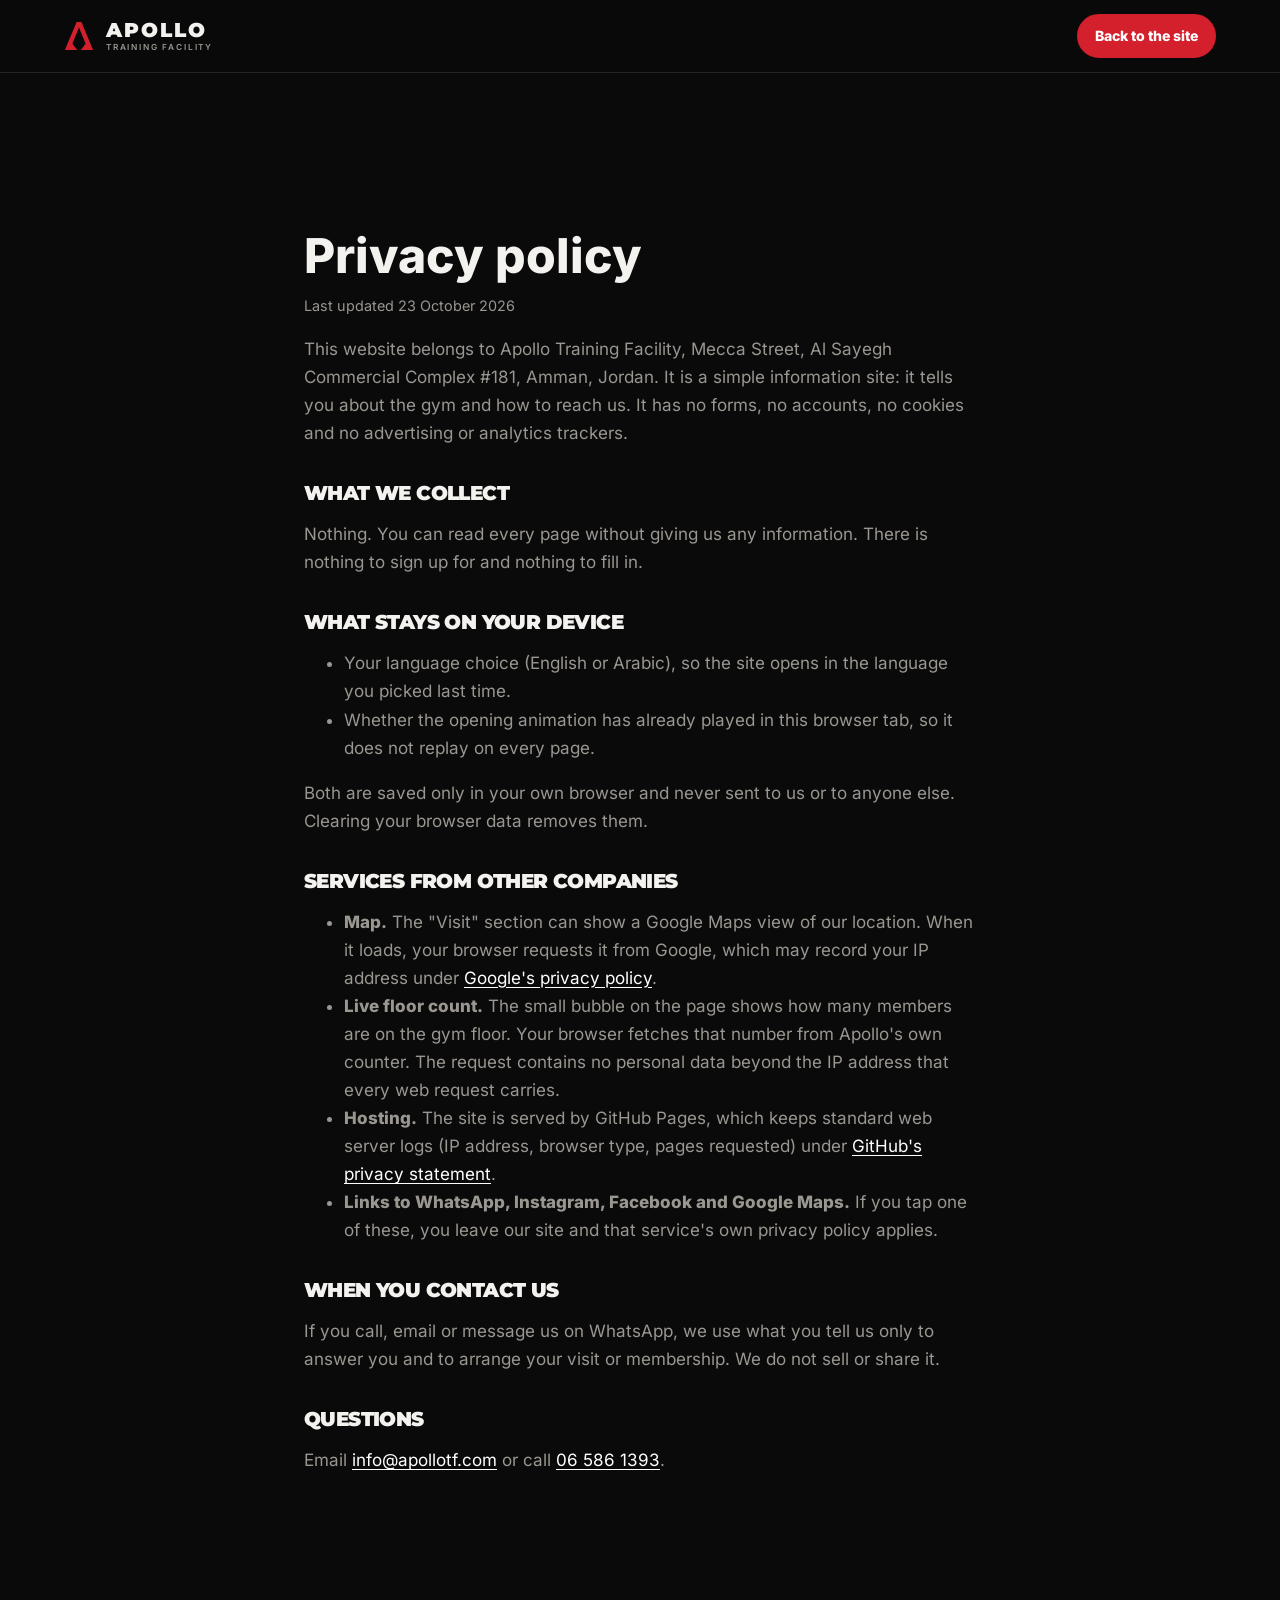
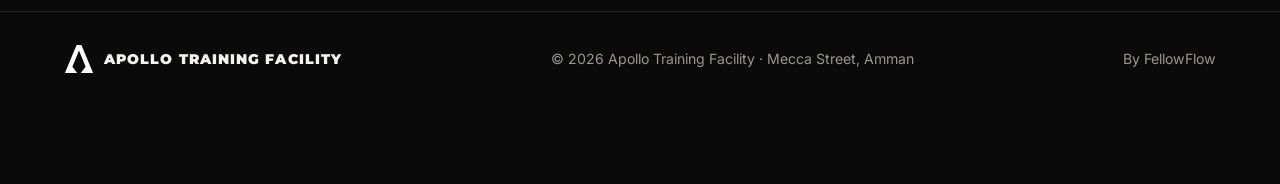
==== privacy.html @ c6cc4c75 "Content in the HTML, privacy page, SEO and checklist fixes The words and lists are now baked into in" ====
<!doctype html>
<html lang="en">
<head>
  <meta charset="utf-8">
  <meta name="viewport" content="width=device-width, initial-scale=1">
  <title>Privacy policy | Apollo Training Facility</title>
  <meta name="description" content="What the Apollo Training Facility website does and does not collect about its visitors.">
  <link rel="canonical" href="https://labsuncut.github.io/site-apollo-gym-amman/privacy.html">
  <meta name="theme-color" content="#0a0a0b">
  <link rel="icon" href="assets/img/favicon.svg" type="image/svg+xml">
  <link rel="stylesheet" href="assets/css/site.css">
  <style>
    .legal { max-width: 720px; padding-top: calc(var(--header) + 40px); }
    .legal h1 { font-size: clamp(2rem, 5vw, 3rem); margin-bottom: 8px; }
    .legal h2 { font-size: 1.25rem; margin: 36px 0 10px; }
    .legal p, .legal li { color: var(--muted); line-height: 1.65; }
    .legal .updated { font-size: .9rem; }
    .legal a { color: #fff; text-decoration: underline; text-underline-offset: 3px; }
  </style>
</head>
<body>
  <svg width="0" height="0" style="position:absolute" aria-hidden="true">
    <symbol id="mark" viewBox="0 0 100 100"><path d="M42 3 L3 97 H44 L28 76 L50 22 L72 76 L56 97 H97 L58 3 Z"/></symbol>
  </svg>
  <header class="site-header is-scrolled">
    <div class="wrap header-row">
      <a class="logo" href="./">
        <svg class="logo-mark" viewBox="0 0 100 100" aria-hidden="true"><use href="#mark"/></svg>
        <span class="logo-word">APOLLO <small>Training Facility</small></span>
      </a>
      <a class="btn btn-small" href="./">Back to the site</a>
    </div>
  </header>

  <main id="main" class="section">
    <div class="wrap legal">
      <h1>Privacy policy</h1>
      <p class="updated">Last updated 23 October 2026</p>
      <p>This website belongs to Apollo Training Facility, Mecca Street, Al Sayegh Commercial Complex #181, Amman, Jordan. It is a simple information site: it tells you about the gym and how to reach us. It has no forms, no accounts, no cookies and no advertising or analytics trackers.</p>

      <h2>What we collect</h2>
      <p>Nothing. You can read every page without giving us any information. There is nothing to sign up for and nothing to fill in.</p>

      <h2>What stays on your device</h2>
      <ul>
        <li>Your language choice (English or Arabic), so the site opens in the language you picked last time.</li>
        <li>Whether the opening animation has already played in this browser tab, so it does not replay on every page.</li>
      </ul>
      <p>Both are saved only in your own browser and never sent to us or to anyone else. Clearing your browser data removes them.</p>

      <h2>Services from other companies</h2>
      <ul>
        <li><strong>Map.</strong> The "Visit" section can show a Google Maps view of our location. When it loads, your browser requests it from Google, which may record your IP address under <a href="https://policies.google.com/privacy" target="_blank" rel="noopener">Google's privacy policy</a>.</li>
        <li><strong>Live floor count.</strong> The small bubble on the page shows how many members are on the gym floor. Your browser fetches that number from Apollo's own counter. The request contains no personal data beyond the IP address that every web request carries.</li>
        <li><strong>Hosting.</strong> The site is served by GitHub Pages, which keeps standard web server logs (IP address, browser type, pages requested) under <a href="https://docs.github.com/en/site-policy/privacy-policies/github-general-privacy-statement" target="_blank" rel="noopener">GitHub's privacy statement</a>.</li>
        <li><strong>Links to WhatsApp, Instagram, Facebook and Google Maps.</strong> If you tap one of these, you leave our site and that service's own privacy policy applies.</li>
      </ul>

      <h2>When you contact us</h2>
      <p>If you call, email or message us on WhatsApp, we use what you tell us only to answer you and to arrange your visit or membership. We do not sell or share it.</p>

      <h2>Questions</h2>
      <p>Email <a href="mailto:info@apollotf.com">info@apollotf.com</a> or call <a href="tel:+96265861393">06 586 1393</a>.</p>
    </div>
  </main>

  <footer class="site-footer">
    <div class="wrap footer-row">
      <div class="footer-brand"><svg class="logo-mark" viewBox="0 0 100 100" aria-hidden="true"><use href="#mark"/></svg><span>Apollo Training Facility</span></div>
      <p>&copy; 2026 Apollo Training Facility &middot; Mecca Street, Amman</p>
      <p class="footer-credit">By FellowFlow</p>
    </div>
  </footer>
</body>
</html>
---- assets/css/site.css ----
/* APOLLO: one stylesheet. Black floor, Apollo red, white type. Change --red to rebrand. */
@font-face { font-family: 'Montserrat'; src: url('../fonts/montserrat-latin-700-normal.woff2') format('woff2'); font-weight: 700; font-display: swap; }
@font-face { font-family: 'Montserrat'; src: url('../fonts/montserrat-latin-800-normal.woff2') format('woff2'); font-weight: 800; font-display: swap; }
@font-face { font-family: 'Montserrat'; src: url('../fonts/montserrat-latin-900-normal.woff2') format('woff2'); font-weight: 900; font-display: swap; }
@font-face { font-family: 'Inter'; src: url('../fonts/inter-latin-400-normal.woff2') format('woff2'); font-weight: 400; font-display: swap; }
@font-face { font-family: 'Inter'; src: url('../fonts/inter-latin-600-normal.woff2') format('woff2'); font-weight: 600; font-display: swap; }
@font-face { font-family: 'Inter'; src: url('../fonts/inter-latin-800-normal.woff2') format('woff2'); font-weight: 800; font-display: swap; }
@font-face { font-family: 'Cairo'; src: url('../fonts/cairo-arabic-400-normal.woff2') format('woff2'); font-weight: 400; font-display: swap; }
@font-face { font-family: 'Cairo'; src: url('../fonts/cairo-arabic-700-normal.woff2') format('woff2'); font-weight: 700; font-display: swap; }
@font-face { font-family: 'Cairo'; src: url('../fonts/cairo-arabic-900-normal.woff2') format('woff2'); font-weight: 900; font-display: swap; }

:root {
  --red: #d41f2c;          /* Apollo red, sampled from the logo */
  --red-text: #ef4450;     /* Apollo red brightened for small text: 5:1 on the black floor (WCAG AA) */
  --neon: #ff2d3f;         /* the neon sign */
  --ember: #ff6a2a;        /* sunrise */
  --bg: #0a0a0b;
  --bg2: #111113;
  --ink: #f4f2ef;
  --muted: #9a9690;
  --line: #232326;
  --radius: 18px;
  --font: 'Inter', system-ui, -apple-system, 'Segoe UI', Roboto, Helvetica, Arial, sans-serif;
  --display: 'Montserrat', 'Inter', system-ui, sans-serif;
  --ease: cubic-bezier(.2, .7, .2, 1);
  --header: 72px;
}
html[lang="ar"] { --font: 'Cairo', 'Inter', system-ui, sans-serif; --display: 'Cairo', 'Montserrat', sans-serif; }

* { box-sizing: border-box; }
[hidden] { display: none !important; }
html { -webkit-text-size-adjust: 100%; overflow-x: hidden; background: var(--bg); }
html.lenis, html.lenis body { height: auto; }
.lenis.lenis-smooth { scroll-behavior: auto !important; }
.lenis.lenis-stopped { overflow: hidden; }
body { margin: 0; font-family: var(--font); font-size: 17px; line-height: 1.6; color: var(--ink); background: var(--bg); overflow-x: clip; }
img { max-width: 100%; display: block; }
a { color: var(--ink); }
h1, h2, h3 { line-height: 1; margin: 0 0 .5em; }
h2 { font-family: var(--display); font-weight: 900; font-size: clamp(2.4rem, 7vw, 5.5rem); text-transform: uppercase; letter-spacing: -.03em; }
html[lang="ar"] h2 { text-transform: none; letter-spacing: 0; line-height: 1.15; }
h3 { font-size: 1.1rem; font-weight: 800; }
.wrap { max-width: 1200px; margin: 0 auto; padding: 0 24px; }
.sr { position: absolute; width: 1px; height: 1px; overflow: hidden; clip: rect(0 0 0 0); }
.skip { position: absolute; inset-inline-start: 8px; top: 8px; background: var(--red); color: #fff; padding: 8px 12px; z-index: 100; transform: translateY(-200%); }
.skip:focus { transform: none; }
.kicker { color: var(--red-text); font-weight: 800; letter-spacing: .16em; text-transform: uppercase; font-size: .78rem; margin: 0 0 14px; }
html[lang="ar"] .kicker { letter-spacing: 0; }
.lead { color: var(--muted); max-width: 34em; font-size: 1.15rem; margin: 0 0 40px; }
.text-link { color: var(--red-text); font-weight: 700; }
.map-link { display: inline-block; padding: 8px 0; } /* tap target at least 24px tall */
.program-arrow:focus-visible, .program:focus-visible { outline: 2px solid var(--red-text); outline-offset: 4px; }
.eyebrow { color: var(--red-text); font-weight: 800; letter-spacing: .14em; text-transform: uppercase; font-size: .78rem; margin: 0 0 18px; }
html[lang="ar"] .eyebrow { letter-spacing: 0; }
.ico { width: 20px; height: 20px; fill: currentColor; }

/* ---------- Loader: the Apollo beacon on the roof ---------- */
/* Five full-frame image layers share one crop so they stay registered: rooftop plate (static), unlit sign,
   red light reflected onto the structure, a tight halo, and the lit face. The script fades the last four. */
.loader { position: fixed; inset: 0; z-index: 100; overflow: hidden; background: #08080a; }
html:not(.js) .loader { display: none; }
.beacon { position: absolute; inset: 0; }
.beacon picture, .beacon img { position: absolute; inset: 0; width: 100%; height: 100%; }
.beacon img { object-fit: cover; object-position: 50% 50%; display: block; }
.beacon-on, .beacon-halo, .beacon-spill { opacity: 0; }
html:not(.js) .loader { display: none; } /* no JavaScript: no intro, the page simply shows */
.loader-skip { position: absolute; inset-inline-end: max(20px, env(safe-area-inset-right)); bottom: max(22px, calc(env(safe-area-inset-bottom) + 14px)); margin: 0; z-index: 8; opacity: 0; font: inherit; font-size: .78rem; font-weight: 700; letter-spacing: .1em; text-transform: uppercase; color: #fff; background: rgba(255,255,255,.08); border: 1px solid rgba(255,255,255,.28); border-radius: 999px; padding: 12px 20px; cursor: pointer; }
.loader-skip:hover, .loader-skip:focus-visible { background: rgba(255,255,255,.16); outline: none; border-color: rgba(255,255,255,.6); }
html[lang="ar"] .loader-skip { letter-spacing: 0; font-size: .95rem; }

/* ---------- Header ---------- */
.site-header { position: fixed; top: 0; left: 0; right: 0; z-index: 40; transition: background .4s, border-color .4s; border-bottom: 1px solid transparent; }
.site-header.is-scrolled { background: rgba(10, 10, 11, .78); backdrop-filter: blur(14px); -webkit-backdrop-filter: blur(14px); border-color: var(--line); }
.header-row { display: flex; align-items: center; justify-content: space-between; min-height: var(--header); gap: 16px; }
.logo { display: flex; align-items: center; gap: 12px; text-decoration: none; color: var(--ink); }
.logo-mark { width: 30px; height: 30px; fill: var(--red); flex: none; }
.logo-word { font-family: var(--display); font-weight: 900; font-size: 1.25rem; letter-spacing: .1em; line-height: 1; display: flex; flex-direction: column; }
.logo-word small { font-family: var(--font); font-weight: 600; font-size: .52rem; letter-spacing: .22em; text-transform: uppercase; color: var(--muted); margin-top: 3px; white-space: nowrap; }
.nav { display: flex; gap: 28px; }
.nav a { color: var(--muted); text-decoration: none; font-size: .92rem; font-weight: 600; transition: color .2s; position: relative; }
.nav a::after { content: ''; position: absolute; left: 0; right: 0; bottom: -6px; height: 2px; background: var(--red); transform: scaleX(0); transition: transform .3s var(--ease); transform-origin: left; }
.nav a:hover { color: var(--ink); }
.nav a:hover::after { transform: scaleX(1); }
.header-actions { display: flex; align-items: center; gap: 10px; }
.socials { display: flex; align-items: center; gap: 4px; margin-inline-end: 4px; }
.social { display: inline-flex; align-items: center; justify-content: center; width: 38px; height: 38px; border-radius: 50%; color: var(--muted); transition: color .2s, background .2s; }
.social svg { width: 20px; height: 20px; fill: currentColor; }
.social:hover, .social:focus-visible { color: #fff; background: rgba(255,255,255,.08); outline: none; }
.overlay-socials { margin-top: 28px; gap: 18px; }
.overlay-socials .social { width: auto; height: auto; gap: 10px; color: #fff; font-weight: 700; text-decoration: none; border-radius: 999px; }
.overlay-socials .social:hover { background: none; opacity: .8; }
.lang { background: none; border: 1px solid rgba(255,255,255,.18); color: var(--ink); font: inherit; font-weight: 700; padding: 7px 12px; border-radius: 999px; cursor: pointer; }
.lang:hover { border-color: var(--red); }
.burger { display: none; width: 44px; height: 44px; background: none; border: 0; cursor: pointer; position: relative; }
.burger span:not(.sr) { position: absolute; left: 10px; right: 10px; height: 2px; background: var(--ink); transition: transform .3s var(--ease), top .3s; }
.burger span:nth-child(1) { top: 16px; } .burger span:nth-child(2) { top: 26px; }
.burger[aria-expanded="true"] span:nth-child(1) { top: 21px; transform: rotate(45deg); }
.burger[aria-expanded="true"] span:nth-child(2) { top: 21px; transform: rotate(-45deg); }

/* Phone menu */
.overlay { position: fixed; inset: 0; z-index: 50; background: var(--red); display: flex; flex-direction: column; justify-content: center; padding: 24px; }
.overlay[hidden] { display: none; }
.overlay-close { position: absolute; top: 18px; inset-inline-end: 20px; background: none; border: 0; color: #fff; font: inherit; font-weight: 800; letter-spacing: .1em; text-transform: uppercase; cursor: pointer; }
.overlay-nav { display: flex; flex-direction: column; gap: 6px; }
.overlay-nav a { font-family: var(--display); font-weight: 900; font-size: clamp(2.4rem, 11vw, 4rem); text-transform: uppercase; color: #fff; text-decoration: none; line-height: 1.05; letter-spacing: -.02em; }
html[lang="ar"] .overlay-nav a { text-transform: none; letter-spacing: 0; }
.overlay-cta { margin-top: 32px; background: var(--bg); border-color: var(--bg); color: #fff; align-self: flex-start; }

/* ---------- Buttons ---------- */
.btn { display: inline-flex; align-items: center; justify-content: center; gap: 10px; background: var(--red); color: #fff; padding: 15px 26px; border-radius: 999px; font-weight: 800; text-decoration: none; border: 2px solid var(--red); transition: transform .25s var(--ease), box-shadow .25s, background .2s; cursor: pointer; }
.btn:hover { transform: translateY(-2px); box-shadow: 0 12px 34px rgba(212, 31, 44, .35); }
.btn-small { padding: 9px 16px; font-size: .88rem; }
.btn-big { padding: 20px 40px; font-size: 1.15rem; }
.btn-ghost { background: transparent; color: var(--ink); border-color: rgba(255,255,255,.22); }
.btn-ghost:hover { border-color: var(--ink); box-shadow: none; }

/* ---------- Hero ---------- */
.hero { position: relative; min-height: 100svh; display: flex; align-items: flex-end; overflow: hidden; padding: calc(var(--header) + 40px) 0 72px; }
.hero-bg { position: absolute; inset: 0; z-index: 0; }
.hero-photo { position: absolute; inset: -10% 0 0; width: 100%; height: 110%; object-fit: cover; opacity: .92; filter: contrast(1.06) saturate(1.05); }
.hero-shade { position: absolute; inset: 0; background: linear-gradient(to top, var(--bg) 6%, rgba(10,10,11,.78) 34%, rgba(10,10,11,.35) 64%, rgba(10,10,11,.45) 100%), linear-gradient(90deg, rgba(10,10,11,.7) 10%, rgba(10,10,11,.25) 60%, transparent); }
.sun { position: absolute; left: 50%; bottom: -18vmax; width: 60vmax; height: 60vmax; margin-left: -30vmax; border-radius: 50%; background: radial-gradient(circle at 50% 40%, rgba(255, 106, 42, .85), rgba(212, 31, 44, .55) 35%, rgba(212, 31, 44, 0) 68%); filter: blur(10px); mix-blend-mode: screen; opacity: .9; }
.hero-grain { position: absolute; inset: 0; opacity: .08; background-image: url("data:image/svg+xml,%3Csvg xmlns='http://www.w3.org/2000/svg' width='160' height='160'%3E%3Cfilter id='n'%3E%3CfeTurbulence type='fractalNoise' baseFrequency='.9' numOctaves='2' stitchTiles='stitch'/%3E%3C/filter%3E%3Crect width='100%25' height='100%25' filter='url(%23n)'/%3E%3C/svg%3E"); mix-blend-mode: overlay; }
.hero-inner { position: relative; z-index: 2; width: 100%; }
.hero-eyebrow { display: flex; align-items: center; gap: 14px; margin-bottom: 22px; }
.hero-eyebrow::before { content: ""; width: 36px; height: 2px; background: var(--red); flex: none; }
.display { font-family: var(--display); font-weight: 900; font-size: clamp(2.8rem, 7.6vw, 6.4rem); line-height: .94; text-transform: uppercase; letter-spacing: -.035em; margin: 0 0 40px; }
html[lang="ar"] .display { text-transform: none; letter-spacing: 0; line-height: 1.15; font-size: clamp(2.6rem, 9vw, 7rem); }
.display .line { display: block; overflow: hidden; padding-bottom: .06em; margin-bottom: -.06em; }
.display .line > span { display: block; }
.js .display .line > span { transform: translateY(14px); opacity: 0; } /* hidden until the motion plays; visible without JavaScript */
.display em { font-style: normal; color: var(--red); }
.hero-foot { display: grid; grid-template-columns: 1.1fr 1fr; gap: 32px; align-items: end; }
.hero-sub { color: var(--ink); opacity: .85; font-size: 1.15rem; max-width: 26em; margin: 0; }
.hero-actions { display: flex; flex-wrap: wrap; gap: 12px; justify-content: flex-end; }
.js .hero-foot > * { opacity: 0; }
.open-badge { display: inline-flex; align-items: center; gap: 8px; font-size: .88rem; color: var(--muted); font-weight: 600; grid-column: 1 / -1; }
.open-badge i { width: 9px; height: 9px; border-radius: 50%; background: #666; }
.open-badge.is-open i { background: #37d67a; box-shadow: 0 0 0 4px rgba(55, 214, 122, .2); }
.open-badge.is-open { color: var(--ink); }
.scroll-cue { position: absolute; top: 50%; inset-inline-end: 24px; z-index: 2; display: flex; flex-direction: column; align-items: center; gap: 10px; color: var(--muted); text-decoration: none; font-size: .72rem; letter-spacing: .2em; text-transform: uppercase; writing-mode: vertical-rl; opacity: 0; }
.scroll-cue i { width: 1px; height: 48px; background: linear-gradient(var(--red), transparent); animation: drop 1.6s ease-in-out infinite; }
@keyframes drop { 0% { transform: scaleY(0); transform-origin: top; } 50% { transform: scaleY(1); transform-origin: top; } 51% { transform-origin: bottom; } 100% { transform: scaleY(0); transform-origin: bottom; } }

/* ---------- Marquee ---------- */
.marquee { overflow: hidden; background: var(--red); color: #fff; padding: 14px 0; transform: rotate(-1.2deg) scale(1.03); position: relative; z-index: 3; margin: 0 -2vw; width: 104vw; max-width: none; }
.marquee-track { display: flex; gap: 32px; width: max-content; font-family: var(--display); font-weight: 900; font-size: 1.3rem; text-transform: uppercase; letter-spacing: .04em; direction: ltr; white-space: nowrap; will-change: transform; }
html[lang="ar"] .marquee-track { text-transform: none; letter-spacing: 0; }
.marquee-track i { font-style: normal; opacity: .55; }
@keyframes slide { to { transform: translateX(-33.333%); } }

/* ---------- Stats ---------- */
.stats { padding: 96px 0 40px; }
.stats-grid { display: grid; grid-template-columns: repeat(4, 1fr); gap: 20px; }
.stat { border-top: 1px solid var(--line); padding-top: 20px; }
.stat b { display: block; font-family: var(--display); font-weight: 900; font-size: clamp(2.6rem, 6vw, 4.6rem); line-height: 1; letter-spacing: -.03em; }
.stat b span { color: var(--red); font-size: .5em; letter-spacing: 0; margin-inline-start: .1em; }
.stat p { margin: 10px 0 0; color: var(--muted); font-size: .95rem; }

/* ---------- Sections ---------- */
.section { padding: 120px 0; position: relative; }
.js .reveal { opacity: 0; transform: translateY(26px); }
.split .line { overflow: hidden; display: block; padding-bottom: .08em; margin-bottom: -.08em; }

/* ---------- Tour ---------- */
.tour { padding: 80px 0 50px; overflow: hidden; }
.tour-head { margin-bottom: 28px; display: flex; align-items: flex-end; justify-content: space-between; gap: 24px; }
.tour-nav { display: flex; gap: 10px; flex: none; padding-bottom: 6px; }
.tour-btn { width: 48px; height: 48px; border-radius: 50%; border: 1px solid rgba(255,255,255,.25); background: transparent; color: var(--ink); display: grid; place-items: center; cursor: pointer; transition: border-color .2s, background .2s; }
.tour-btn svg { width: 22px; height: 22px; }
.tour-btn:hover, .tour-btn:focus-visible { border-color: var(--ink); background: rgba(255,255,255,.06); }
html[dir="rtl"] .tour-btn svg { transform: scaleX(-1); }
.tour-more { margin-inline-start: 16px; }
.tour-head h2 { font-size: clamp(2.2rem, 5vw, 3.8rem); }
.tour-head .lead { margin-bottom: 26px; font-size: 1.05rem; }
.tour-hint { color: var(--muted); font-size: .8rem; letter-spacing: .14em; text-transform: uppercase; margin: -20px 0 0; }
html[lang="ar"] .tour-hint { letter-spacing: 0; }
.tour-viewport { width: 100%; overflow-x: auto; overflow-y: hidden; scroll-snap-type: x proximity; -webkit-overflow-scrolling: touch; scrollbar-width: none; overscroll-behavior-x: contain; }
.tour-viewport::-webkit-scrollbar { display: none; }
/* Touch screens: JS slider (one swipe = one photo); vertical page scroll still passes through. */
.tour-viewport.is-slider { overflow: hidden; scroll-snap-type: none; touch-action: pan-y; cursor: grab; user-select: none; -webkit-user-select: none; }
.tour-viewport.is-dragging { cursor: grabbing; }
.tour-viewport.is-slider .tour-track { will-change: transform; transition: none; }
.tour-viewport.is-slider .tour-item img { transition: none; will-change: transform; transform: scale(1.2); backface-visibility: hidden; }
.tour-viewport.is-slider .tour-item { scroll-snap-align: none; }
.tour-viewport:focus-visible { outline: 2px solid var(--red); outline-offset: -2px; }
.tour-track { display: flex; gap: 20px; padding: 0 max(24px, calc((100vw - 1200px) / 2 + 24px)); width: max-content; }
.tour-item { position: relative; flex: none; height: clamp(300px, 52vh, 560px); aspect-ratio: 16 / 10; scroll-snap-align: start; border-radius: var(--radius); overflow: hidden; background: var(--bg2); }
.tour-item img { width: 100%; height: 100%; object-fit: cover; transform: scale(1.08); transition: transform 1.2s var(--ease); }
.tour-item:hover img { transform: scale(1.02); }
.tour-item figcaption { position: absolute; left: 22px; right: 22px; bottom: 18px; display: flex; align-items: baseline; gap: 14px; font-weight: 800; font-size: 1.05rem; text-shadow: 0 2px 12px rgba(0,0,0,.7); }
.tour-item figcaption b { font-family: var(--display); color: var(--red-text); font-size: .85rem; letter-spacing: .1em; }
.tour-progress { display: flex; align-items: center; gap: 16px; margin-top: 28px; font-family: var(--display); font-weight: 800; font-size: .85rem; letter-spacing: .1em; color: var(--muted); }
.tour-progress i { flex: 1; height: 1px; background: var(--line); position: relative; }
.tour-progress b { position: absolute; inset: 0; background: var(--red); transform: scaleX(0); transform-origin: left; }
html[dir="rtl"] .tour-progress b { transform-origin: right; }

/* ---------- Programs ---------- */
.programs-grid { display: grid; grid-template-columns: 1.25fr .75fr; gap: 48px; align-items: start; }
.programs { border-top: 1px solid var(--line); }
.program { position: relative; display: grid; grid-template-columns: 48px 1fr 56px; align-items: center; column-gap: 20px; padding: 24px 0; border-bottom: 1px solid var(--line); text-decoration: none; color: inherit; cursor: default; outline: none; }
.program-num { grid-column: 1; grid-row: 1; font-family: var(--display); font-weight: 800; color: var(--muted); font-size: .9rem; letter-spacing: .1em; }
.program-mini { display: none; }
.program h3 { grid-column: 2; grid-row: 1; font-family: var(--display); font-weight: 900; font-size: clamp(1.4rem, 2.6vw, 2rem); text-transform: uppercase; letter-spacing: -.02em; margin: 0; transition: transform .4s var(--ease), color .3s; }
html[lang="ar"] .program h3 { text-transform: none; letter-spacing: 0; }
.program-desc { grid-column: 2; grid-row: 2; display: grid; grid-template-rows: 0fr; transition: grid-template-rows .45s var(--ease); }
.program-desc > p { margin: 0; overflow: hidden; color: var(--muted); font-size: .98rem; opacity: 0; transform: translateY(-4px); transition: opacity .35s var(--ease), transform .45s var(--ease), padding-top .45s var(--ease); }
.program.is-open .program-desc { grid-template-rows: 1fr; }
.program.is-open .program-desc > p { opacity: 1; transform: none; padding-top: 8px; }
.program-arrow { grid-column: 3; grid-row: 1 / span 2; width: 44px; height: 44px; padding: 0; border-radius: 50%; border: 1px solid var(--line); background: transparent; color: var(--ink); cursor: pointer; display: grid; place-items: center; transition: background .3s, border-color .3s, transform .4s var(--ease); }
.program-arrow svg { width: 18px; height: 18px; fill: none; stroke: currentColor; stroke-width: 2; }
html[dir="rtl"] .program-arrow svg { transform: scaleX(-1); }
.program.is-active h3 { color: var(--red); transform: translateX(8px); }
html[dir="rtl"] .program.is-active h3 { transform: translateX(-8px); }
.program.is-active .program-arrow { border-color: var(--red); color: var(--red-text); }
.program.is-open .program-arrow { background: var(--red); border-color: var(--red); color: #fff; transform: rotate(-45deg); }
.program-stage { position: sticky; top: calc(var(--header) + 24px); aspect-ratio: 4 / 5; border-radius: var(--radius); overflow: hidden; background: var(--bg2); border: 1px solid var(--line); box-shadow: 0 30px 80px rgba(0,0,0,.5); }
.program-stage img { position: absolute; inset: 0; width: 100%; height: 100%; object-fit: cover; opacity: 0; transform: scale(1.06); transition: opacity .6s var(--ease), transform 1.2s var(--ease); }
.program-stage img.is-active { opacity: 1; transform: scale(1); }
.program-stage::after { content: ""; position: absolute; inset: 0; background: linear-gradient(to top, rgba(10,10,11,.85), transparent 45%); }
.program-stage-label { position: absolute; left: 22px; right: 22px; bottom: 18px; z-index: 2; font-family: var(--display); font-weight: 900; text-transform: uppercase; letter-spacing: .08em; font-size: .85rem; color: #fff; }
html[lang="ar"] .program-stage-label { text-transform: none; letter-spacing: 0; }
.amenities { list-style: none; margin: 40px 0 0; padding: 0; display: flex; flex-wrap: wrap; gap: 10px; }
.amenities li { border: 1px solid var(--line); border-radius: 999px; padding: 8px 16px; font-size: .9rem; color: var(--muted); }
.amenities li::before { content: '✓ '; color: var(--red-text); font-weight: 800; }

/* ---------- Story timeline ---------- */
.story-head { display: flex; justify-content: flex-end; margin-top: 32px; }
.story-head .quotes-nav { margin-bottom: -24px; }
.timeline-scroll:focus-visible { outline: 2px solid var(--red-text); outline-offset: 6px; border-radius: 8px; }
.timeline-scroll { margin-top: 56px; overflow-x: auto; overscroll-behavior-x: contain; scroll-snap-type: x proximity; scrollbar-width: thin; scrollbar-color: var(--line) transparent; padding-bottom: 12px; margin-inline: -24px; padding-inline: 24px; }
.timeline { position: relative; display: grid; grid-template-columns: repeat(var(--n, 4), minmax(224px, 1fr)); gap: 28px; padding-top: 36px; min-width: 100%; }
.timeline-scroll:not(.is-end) { mask-image: linear-gradient(to right, #000 85%, transparent); -webkit-mask-image: linear-gradient(to right, #000 85%, transparent); }
html[dir="rtl"] .timeline-scroll:not(.is-end) { mask-image: linear-gradient(to left, #000 85%, transparent); -webkit-mask-image: linear-gradient(to left, #000 85%, transparent); }
.milestone { scroll-snap-align: start; }
.timeline-line { position: absolute; left: 0; right: 0; top: 0; height: 2px; background: var(--line); }
.timeline-line b { position: absolute; inset: 0; background: var(--red); transform: scaleX(0); transform-origin: left; }
html[dir="rtl"] .timeline-line b { transform-origin: right; }
.milestone { position: relative; }
.milestone::before { content: ''; position: absolute; top: -42px; inset-inline-start: 0; width: 12px; height: 12px; border-radius: 50%; background: var(--red); box-shadow: 0 0 0 6px var(--bg); }
.milestone b { display: block; font-family: var(--display); font-weight: 900; font-size: clamp(2.4rem, 5vw, 4rem); line-height: 1; letter-spacing: -.03em; }
.milestone h3 { margin: 14px 0 6px; color: var(--red-text); text-transform: uppercase; letter-spacing: .1em; font-size: .8rem; }
html[lang="ar"] .milestone h3 { text-transform: none; letter-spacing: 0; font-size: 1rem; }
.milestone p { margin: 0; color: var(--muted); font-size: .98rem; }

/* ---------- Apollo's arrow (story) ----------
   A bow sits at the start of the line. When the story comes into view the string draws back,
   the arrow flies along the line (the red line is its trail), each year lights as it passes,
   and it strikes a target on the last year. Phones: the arrow rides down the line as you scroll. */
.timeline.has-bow { padding-top: 84px; padding-inline-start: 140px; min-width: max(100%, calc(var(--n, 4) * 252px + 112px)); } /* the grid overflows otherwise and the line stops short */
.timeline.has-bow .timeline-line { top: 47px; inset-inline-start: 40px; }
.timeline.has-bow .archer { scroll-snap-align: start; }
.timeline.has-bow .milestone::before { top: -42px; transition: transform .5s var(--ease), box-shadow .5s var(--ease), background .3s; }
.timeline.has-bow .milestone b { transition: color .6s var(--ease), opacity .6s var(--ease); }
.timeline.arrow-ready .milestone:not(.lit) b { color: #6e6a66; } /* unlit year: dim but still readable (3.7:1, large text) */
.timeline.arrow-ready .milestone:not(.lit)::before { background: #3a3a3e; }
.timeline .milestone.lit::before { animation: ms-ignite .7s var(--ease); box-shadow: 0 0 0 6px var(--bg), 0 0 18px 2px rgba(255,45,63,.55); }
@keyframes ms-ignite { 0% { transform: scale(1); } 35% { transform: scale(1.9); } 100% { transform: scale(1); } }
.archer { position: absolute; top: 0; inset-inline-start: 0; width: 60px; height: 96px; display: block; z-index: 3; color: var(--ink); pointer-events: none; }
.archer svg { width: 100%; height: 100%; overflow: visible; }
html[dir="rtl"] .archer svg { transform: scaleX(-1); }
.bow-limb { fill: none; stroke: url(#bow-metal); stroke-width: 4.2; stroke-linecap: round; }
.bow-grip { fill: var(--red); }
.bow-string { fill: none; stroke: rgba(244,242,239,.85); stroke-width: 1.1; }
.arrow-fly { position: absolute; top: 38px; inset-inline-start: 0; width: 110px; height: 20px; z-index: 5; pointer-events: none; will-change: transform; }
.arrow-fly svg { width: 100%; height: 100%; overflow: visible; transform-origin: 100% 50%; }
html[dir="rtl"] .arrow-fly svg { transform: scaleX(-1); transform-origin: 50% 50%; }
.arrow-trail { position: absolute; top: 46px; height: 4px; width: 160px; inset-inline-start: 0; pointer-events: none; opacity: 0; background: linear-gradient(to right, transparent, rgba(255,45,63,.9)); filter: blur(2px); border-radius: 4px; will-change: transform, opacity; }
html[dir="rtl"] .arrow-trail { background: linear-gradient(to left, transparent, rgba(255,45,63,.9)); }
/* the last year becomes a target */
.timeline.has-bow .milestone.is-target::before { width: 34px; height: 34px; top: -53px; inset-inline-start: -11px; background: radial-gradient(circle, var(--neon) 0 18%, var(--bg) 19% 33%, var(--red) 34% 52%, var(--bg) 53% 67%, #c9c5bf 68% 100%); box-shadow: 0 0 0 4px var(--bg); }
.timeline.arrow-ready .milestone.is-target:not(.lit)::before { filter: grayscale(1) brightness(.55); }
.milestone.is-target.lit::before { animation: target-thud .6s var(--ease); box-shadow: 0 0 0 4px var(--bg), 0 0 30px 6px rgba(255,45,63,.6); }
@keyframes target-thud { 0% { transform: scale(1); } 20% { transform: scale(1.22) translateX(3px); } 45% { transform: scale(.94); } 100% { transform: scale(1); } }
.milestone.is-target::after { content: ''; position: absolute; top: -53px; inset-inline-start: -11px; width: 34px; height: 34px; border-radius: 50%; border: 2px solid var(--neon); opacity: 0; pointer-events: none; }
.milestone.is-target.hit::after { animation: target-ripple 1.1s var(--ease) forwards; }
@keyframes target-ripple { 0% { opacity: .9; transform: scale(1); } 100% { opacity: 0; transform: scale(3.2); } }

/* ---------- Apollo Live bubble + panel ---------- */
.live-bubble { position: fixed; z-index: 35; inset-inline-start: 20px; bottom: max(20px, env(safe-area-inset-bottom)); display: inline-flex; align-items: center; gap: 10px; padding: 10px 16px 10px 12px; border-radius: 999px; border: 1px solid rgba(255,255,255,.14); background: rgba(14,14,16,.82); backdrop-filter: blur(14px); -webkit-backdrop-filter: blur(14px); color: #fff; font: inherit; font-size: .82rem; font-weight: 800; letter-spacing: .06em; text-transform: uppercase; box-shadow: 0 14px 40px rgba(0,0,0,.5); transition: transform .3s var(--ease), border-color .2s; text-decoration: none; cursor: pointer; }
.live-bubble:hover, .live-bubble:focus-visible { border-color: rgba(255,255,255,.4); transform: translateY(-2px); }
.live-bubble.is-closed { color: var(--muted); }
.live-bubble.is-closed i { background: var(--muted); animation: none; box-shadow: none; }
.live-bubble i { width: 10px; height: 10px; border-radius: 50%; background: var(--neon); box-shadow: 0 0 0 0 rgba(255,45,63,.6); animation: nav-pulse 1.8s ease-out infinite; }
.live-bubble-count { font-family: var(--display); font-weight: 900; font-size: 1.15rem; letter-spacing: 0; color: var(--neon); }
html[lang="ar"] .live-bubble { letter-spacing: 0; font-size: .9rem; }

/* ---------- Members ---------- */
.members-section { background: var(--bg2); }
.quotes-head { display: flex; justify-content: flex-end; margin-top: 24px; }
.quotes-nav { display: flex; gap: 10px; }
.round-btn { width: 46px; height: 46px; border-radius: 50%; border: 1px solid rgba(255,255,255,.22); background: none; color: #fff; display: grid; place-items: center; cursor: pointer; transition: background .2s, border-color .2s; }
.round-btn svg { width: 20px; height: 20px; fill: none; stroke: currentColor; stroke-width: 2; stroke-linecap: round; stroke-linejoin: round; }
.round-btn:hover, .round-btn:focus-visible { background: var(--red); border-color: var(--red); outline: none; }
html[dir="rtl"] .quotes-nav .round-btn svg { transform: scaleX(-1); }
.quotes { display: flex; gap: 20px; margin-top: 16px; overflow-x: auto; scroll-snap-type: x mandatory; scrollbar-width: none; margin-inline: -24px; padding-inline: 24px; overscroll-behavior-x: contain; }
.quotes::-webkit-scrollbar { display: none; }
.quotes > .quote { flex: 0 0 min(560px, calc(50% - 10px)); scroll-snap-align: start; }
.quotes > .quote:only-child { flex-basis: min(720px, 100%); }
/* Ticker mode: the row of reviews is duplicated once and slides by one full set, so the loop is seamless. */
.quotes.is-ticker { overflow: hidden; scroll-snap-type: none; cursor: grab; touch-action: pan-y; user-select: none; -webkit-user-select: none; mask-image: linear-gradient(to right, transparent, #000 6%, #000 94%, transparent); -webkit-mask-image: linear-gradient(to right, transparent, #000 6%, #000 94%, transparent); }
.quotes-track { display: flex; width: max-content; will-change: transform; }
.quotes.is-dragging { cursor: grabbing; }
.quotes-track .quote { flex: 0 0 min(440px, 78vw); margin-inline-end: 20px; }
.quotes-track .quote p { font-size: 1.05rem; line-height: 1.5; display: -webkit-box; -webkit-line-clamp: 8; -webkit-box-orient: vertical; overflow: hidden; }
.quotes-track .quote { align-self: stretch; display: flex; flex-direction: column; }
.quotes-track .quote cite { margin-top: auto; }
.quotes-dots { display: flex; gap: 8px; margin-top: 18px; }
.quotes-dots:empty { display: none; }
.quotes-dots i { width: 8px; height: 8px; border-radius: 50%; background: var(--line); transition: background .3s, width .3s; }
.quotes-dots i.is-on { background: var(--red); width: 24px; border-radius: 4px; }
.quote { background: var(--bg); border: 1px solid var(--line); border-radius: var(--radius); padding: 36px; margin: 0; position: relative; }
.quote::before { content: '\201C'; position: absolute; top: 10px; inset-inline-start: 26px; font-family: Georgia, serif; font-size: 6rem; line-height: 1; color: var(--red); opacity: .9; }
.quote p { font-size: 1.25rem; line-height: 1.5; margin: 36px 0 24px; font-weight: 600; }
.quote cite { font-style: normal; display: flex; flex-direction: column; }
.quote cite b { font-weight: 800; }
.quote cite span { color: var(--muted); font-size: .9rem; }
.google-badge { display: inline-flex; align-items: center; gap: 12px; margin-top: 28px; text-decoration: none; border: 1px solid var(--line); border-radius: 999px; padding: 10px 18px; color: var(--ink); font-weight: 600; font-size: .95rem; }
.google-badge b { color: #f5b301; letter-spacing: .05em; }

/* ---------- Membership invitation ---------- */
.membership-grid { display: grid; grid-template-columns: 1.1fr .9fr; gap: 48px; align-items: start; }
.includes { list-style: none; margin: 8px 0 0; padding: 0; }
.includes li { padding: 14px 0; border-bottom: 1px solid var(--line); color: #e6e6ea; font-size: 1.02rem; display: flex; gap: 14px; }
.includes li::before { content: ""; flex: none; width: 10px; height: 10px; margin-top: .45em; background: var(--red); clip-path: polygon(50% 0, 100% 100%, 0 100%); }
.enquire { position: relative; background: var(--bg2); border: 1px solid var(--line); border-radius: var(--radius); padding: 36px 32px; box-shadow: 0 0 0 1px rgba(212,31,44,.25), 0 30px 80px rgba(212, 31, 44, .1); }
.enquire-mark { width: 54px; fill: var(--red); margin-bottom: 20px; }
.enquire h3 { margin: 0 0 10px; font-family: var(--display); font-weight: 900; font-size: 1.5rem; letter-spacing: -.01em; }
.enquire > p { margin: 0 0 22px; color: var(--muted); }
.enquire-actions { display: grid; gap: 10px; }
.enquire-actions .btn { justify-content: center; }
.enquire-lines { margin: 26px 0 0; border-top: 1px solid var(--line); }
.enquire-line { display: flex; align-items: center; justify-content: space-between; gap: 16px; padding: 14px 0; border-bottom: 1px solid var(--line); color: #fff; text-decoration: none; }
.enquire-line span { color: var(--muted); font-size: .9rem; }
.enquire-line b { font-weight: 800; font-variant-numeric: tabular-nums; letter-spacing: .01em; white-space: nowrap; transition: color .2s; }
.enquire-line:hover b { color: var(--red-text); }
.enquire-note { margin: 16px 0 0; color: var(--muted); font-size: .9rem; }

/* ---------- Family: beyond the training floor ---------- */
.family-grid { display: grid; grid-template-columns: repeat(3, 1fr); gap: 20px; margin-top: 36px; }
.family-card { background: var(--bg2); border: 1px solid var(--line); border-radius: var(--radius); overflow: hidden; display: flex; flex-direction: column; }
.family-media { aspect-ratio: 4 / 3; background: #121214; }
.family-media img { display: block; width: 100%; height: 100%; object-fit: cover; }
.family-slot { height: 100%; display: grid; place-items: center; align-content: center; gap: 10px; background: linear-gradient(160deg, #1b1b1f, #0f0f11); color: var(--muted); font-size: .78rem; font-weight: 700; letter-spacing: .14em; text-transform: uppercase; }
html[lang="ar"] .family-slot { letter-spacing: 0; font-size: .9rem; }
.family-slot svg { width: 44px; fill: rgba(212,31,44,.55); }
.family-card h3 { margin: 22px 24px 8px; font-family: var(--display); font-weight: 900; font-size: 1.2rem; }
.family-card p { margin: 0 24px 26px; color: var(--muted); }
.final-actions { display: flex; flex-wrap: wrap; justify-content: center; gap: 12px; }

/* ---------- Visit ---------- */
.visit-section { background: var(--bg2); }
.visit-grid { display: grid; grid-template-columns: 1fr 1fr; gap: 48px; margin-top: 24px; }
.visit-info h3 { margin: 32px 0 12px; color: var(--muted); font-size: .78rem; letter-spacing: .16em; text-transform: uppercase; }
html[lang="ar"] .visit-info h3 { letter-spacing: 0; font-size: .95rem; }
.visit-info h3:first-child { margin-top: 0; }
.hours { border-collapse: collapse; width: 100%; max-width: 400px; }
.hours th, .hours td { text-align: start; padding: 8px 0; border-bottom: 1px solid var(--line); font-weight: 500; }
.hours th { color: var(--muted); width: 42%; }
.hours tr.is-today th, .hours tr.is-today td { color: var(--red-text); font-weight: 800; }
.hours tr.is-today th::after { content: ' · ' attr(data-today); font-size: .8em; }
.contact-links { display: flex; flex-wrap: wrap; gap: 10px; }
.contact-lines { color: var(--muted); font-size: .95rem; margin: 14px 0 0; line-height: 1.8; }
.contact-lines a { color: var(--ink); text-decoration: none; }
.address { margin: 0 0 10px; font-size: 1.05rem; max-width: 24em; }
.map { width: 100%; aspect-ratio: 4 / 3; border: 0; border-radius: var(--radius); filter: grayscale(1) invert(.92) contrast(1.1); background: var(--bg); min-height: 340px; }

/* ---------- Final ---------- */
.final { position: relative; padding: 160px 0 140px; text-align: center; overflow: hidden; border-top: 1px solid var(--line); }
.final-photo { position: absolute; inset: 0; width: 100%; height: 100%; object-fit: cover; object-position: 50% 40%; opacity: .45; }
.final::before { content: ""; position: absolute; inset: 0; background: linear-gradient(180deg, var(--bg) 0%, rgba(10,10,11,.2) 40%, rgba(10,10,11,.1) 100%); z-index: 1; }
.final-sun { z-index: 1; position: absolute; left: 50%; bottom: -40vmax; width: 90vmax; height: 90vmax; margin-left: -45vmax; border-radius: 50%; background: radial-gradient(circle, rgba(255, 106, 42, .7), rgba(212, 31, 44, .4) 35%, transparent 65%); filter: blur(20px); opacity: .9; }
.final-inner { position: relative; z-index: 2; }
.final-word { font-family: var(--display); font-weight: 900; font-size: clamp(5rem, 22vw, 18rem); line-height: .9; letter-spacing: -.05em; text-transform: uppercase; margin: 0 0 16px; }
html[lang="ar"] .final-word { text-transform: none; letter-spacing: 0; line-height: 1.1; font-size: clamp(4rem, 18vw, 14rem); }
.final-title { font-family: var(--font); font-weight: 600; text-transform: none; letter-spacing: 0; font-size: clamp(1.1rem, 2.4vw, 1.5rem); color: var(--muted); margin: 0 auto 32px; max-width: 24em; }

/* ---------- Footer ---------- */
.site-footer { padding: 32px 0 110px; color: var(--muted); font-size: .88rem; border-top: 1px solid var(--line); }
.footer-row { display: flex; flex-wrap: wrap; justify-content: space-between; align-items: center; gap: 12px 24px; }
.footer-row p { margin: 0; }
.footer-brand { display: flex; align-items: center; gap: 10px; font-family: var(--display); font-weight: 900; letter-spacing: .08em; text-transform: uppercase; color: var(--ink); font-size: .85rem; }
html[lang="ar"] .footer-brand { text-transform: none; letter-spacing: 0; }
.footer-credit { color: var(--muted); }
.footer-links a { color: var(--muted); text-decoration: underline; text-underline-offset: 3px; }
.footer-links a:hover, .footer-links a:focus-visible { color: #fff; }

/* ---------- Sticky WhatsApp bar, phones only ---------- */
.call-bar { display: none; }

/* ---------- FAQ ---------- */
.faq { max-width: 760px; }
.faq-item { border-top: 1px solid var(--line); }
.faq-item:last-child { border-bottom: 1px solid var(--line); }
.faq-item summary { list-style: none; cursor: pointer; display: flex; align-items: center; justify-content: space-between; gap: 20px; padding: 22px 0; font-family: var(--display); font-weight: 800; text-transform: uppercase; letter-spacing: .04em; font-size: 1.05rem; }
.faq-item summary::-webkit-details-marker { display: none; }
/* The Apollo mark stands in for the usual plus sign. Closed it points up in white; opening a question
   "fires" it: a quick crouch, a shot upward and a flip to point down at the answer, now in red, while
   the ring ripples out once. Closing turns it back up. */
.faq-item summary i { flex: none; width: 34px; height: 34px; border: 1px solid rgba(255,255,255,.22); border-radius: 50%; position: relative; display: grid; place-items: center; color: var(--ink); transition: border-color .3s, color .3s; }
.faq-item summary i::after { content: ""; position: absolute; inset: -1px; border-radius: 50%; border: 1px solid var(--red); opacity: 0; pointer-events: none; }
.faq-item summary i svg { width: 15px; height: 15px; fill: currentColor; transition: transform .45s var(--ease); }
.faq-item summary:hover i { border-color: rgba(255,255,255,.5); }
.faq-item[open] summary i { border-color: var(--red); color: var(--red-text); }
.faq-item[open] summary i svg { transform: rotate(180deg); animation: faq-shoot .6s cubic-bezier(.22, 1, .36, 1); }
.faq-item[open] summary i::after { animation: faq-ring .7s ease-out; }
@keyframes faq-shoot { 0% { transform: translateY(0) scale(1); } 22% { transform: translateY(3px) scale(.78); } 62% { transform: translateY(-6px) rotate(180deg) scale(1.2); } 100% { transform: rotate(180deg) scale(1); } }
@keyframes faq-ring { 0% { transform: scale(1); opacity: .9; } 100% { transform: scale(1.9); opacity: 0; } }
.faq-item p { margin: 0; padding: 0 0 24px; color: var(--muted); max-width: 40em; line-height: 1.6; animation: faq-in .45s var(--ease); }
@keyframes faq-in { from { opacity: 0; transform: translateY(-6px); } to { opacity: 1; transform: none; } }

/* ---------- Live ---------- */
@keyframes nav-pulse { from { box-shadow: 0 0 0 0 rgba(255,45,63,.6); } to { box-shadow: 0 0 0 10px rgba(255,45,63,0); } }

/* ---------- Franchise ---------- */
.franchise-section { background: var(--bg2); }
.franchise-row { display: grid; grid-template-columns: clamp(120px, 18vw, 220px) 1fr; gap: 48px; align-items: center; }
.franchise-mark { width: 100%; fill: #fff; opacity: .9; }
.franchise-section .lead { margin-bottom: 28px; }
.site-footer .logo-mark { fill: #fff; }

/* ---------- Motion safety ---------- */
@media (prefers-reduced-motion: reduce) {
  .marquee-track, .scroll-cue i, .live-bubble i { animation: none; transform: none !important; }
  .faq-item summary i svg, .faq-item summary i::after { animation: none; }
  .beacon-on, .loader-skip { opacity: 1; }
  .beacon-halo { opacity: .9; }
  .beacon-spill { opacity: .85; }
  .reveal, .hero-foot > *, .display .line > span, .scroll-cue { opacity: 1; transform: none; }
}

/* ---------- Responsive ---------- */
@media (max-width: 1000px) {
  .stats-grid { grid-template-columns: repeat(2, 1fr); }
  .quotes > .quote { flex-basis: min(560px, 100%); }
  .programs-grid { grid-template-columns: 1fr; }
  .program-stage { display: none; }
  .program { grid-template-columns: 72px 1fr 44px; }
  .program-mini { display: block; grid-column: 1; grid-row: 1 / span 2; width: 72px; height: 72px; border-radius: 12px; overflow: hidden; }
  .program-mini img { width: 100%; height: 100%; object-fit: cover; }
  .program-num { display: none; }
  .program.is-active h3 { transform: none; }
  .visit-grid { grid-template-columns: 1fr; }
  .membership-grid { grid-template-columns: 1fr; }
}
@media (max-width: 720px) {
  :root { --header: 64px; }
  body { font-size: 16px; }
  .nav, .header-actions .btn { display: none; }
  .burger { display: block; }
  .hero { padding-bottom: 150px; } /* clears the live bubble + call bar */
  .hero-foot { grid-template-columns: 1fr; gap: 20px; }
  .hero-actions { justify-content: flex-start; }
  .scroll-cue { display: none; }
  .section { padding: 80px 0; }
  .stats { padding: 64px 0 24px; }
  .tour { padding: 72px 0 40px; }
  .tour-head { flex-direction: column; align-items: flex-start; }
  .tour-progress { flex-wrap: wrap; }
  .tour-more { margin: 10px 0 0; width: 100%; }
  .tour-track { padding: 0 24px; }
  /* Phones: one swipe = one photo. Mandatory snap + snap-stop means a flick never skips or stalls between photos. */
  .tour-viewport { scroll-snap-type: x mandatory; scroll-padding-inline: 24px; }
  .tour-track { gap: 12px; }
  .tour-item { width: calc(100vw - 48px); height: auto; margin: 0; scroll-snap-align: center; scroll-snap-stop: always; }
  .header-actions { gap: 4px; }
  .socials { margin-inline-end: 0; gap: 0; }
  .social { width: 32px; height: 32px; }
  .social svg { width: 18px; height: 18px; }
  .lang { padding: 6px 10px; font-size: .9rem; }
  .timeline-scroll { overflow: visible; padding-bottom: 0; margin-inline: 0; padding-inline: 0; mask-image: none !important; -webkit-mask-image: none !important; }
  .story-head { display: none; }
  .live-bubble { inset-inline-start: 12px; bottom: calc(env(safe-area-inset-bottom) + 76px); padding: 9px 14px 9px 11px; font-size: .76rem; }
  .franchise-row { grid-template-columns: 1fr; gap: 24px; }
  .franchise-mark { width: 90px; }
  .membership-grid { grid-template-columns: 1fr; gap: 32px; }
  .enquire { padding: 28px 22px; }
  .family-grid { grid-template-columns: 1fr; gap: 14px; margin-top: 24px; }
  .family-media { aspect-ratio: 16 / 10; }
  .loader-skip { bottom: calc(env(safe-area-inset-bottom) + 88px); inset-inline-end: 16px; }
  .timeline { grid-template-columns: 1fr; gap: 36px; padding-top: 0; padding-inline-start: 28px; min-width: 0; }
  .timeline-line { top: 0; bottom: 0; left: auto; inset-inline-start: 5px; width: 2px; height: auto; right: auto; }
  .timeline-line b { transform: scaleY(0); transform-origin: top; }
  .milestone::before { top: 10px; inset-inline-start: -28px; }
  .timeline.has-bow { padding-top: 150px; padding-inline-start: 40px; min-width: 0; }
  .timeline.has-bow .timeline-line { top: 60px; bottom: 0; left: auto; right: auto; inset-inline-start: 17px; width: 2px; height: auto; }
  .timeline.has-bow .milestone::before { top: 10px; inset-inline-start: -28px; }
  .timeline.has-bow .milestone.is-target::before { top: -1px; inset-inline-start: -39px; }
  .milestone.is-target::after { top: -1px; inset-inline-start: -39px; }
  .archer { width: 96px; height: 60px; inset-inline-start: -30px; }
  .archer svg, html[dir="rtl"] .archer svg { position: absolute; left: 18px; top: -18px; width: 60px; height: 96px; transform: rotate(90deg); transform-origin: 50% 50%; }
  .arrow-fly { top: 0; inset-inline-start: 8px; width: 20px; height: 110px; }
  .archer { pointer-events: none; }
  .arrow-fly svg, html[dir="rtl"] .arrow-fly svg { position: absolute; left: -45px; top: 45px; width: 110px; height: 20px; transform: rotate(90deg); transform-origin: 50% 50%; }
  .arrow-trail { display: none; }
  .final { padding: 100px 0 90px; }
  .hero-photo { filter: none; opacity: .8; object-position: 50% 30%; }
  .footer-row { flex-direction: column; align-items: flex-start; }
  .call-bar { display: flex; align-items: center; justify-content: center; position: fixed; left: 12px; right: 12px; bottom: 12px; z-index: 30; background: var(--red); color: #fff; text-align: center; font-weight: 800; text-decoration: none; padding: 16px; border-radius: 999px; box-shadow: 0 10px 30px rgba(0, 0, 0, .5); }
}
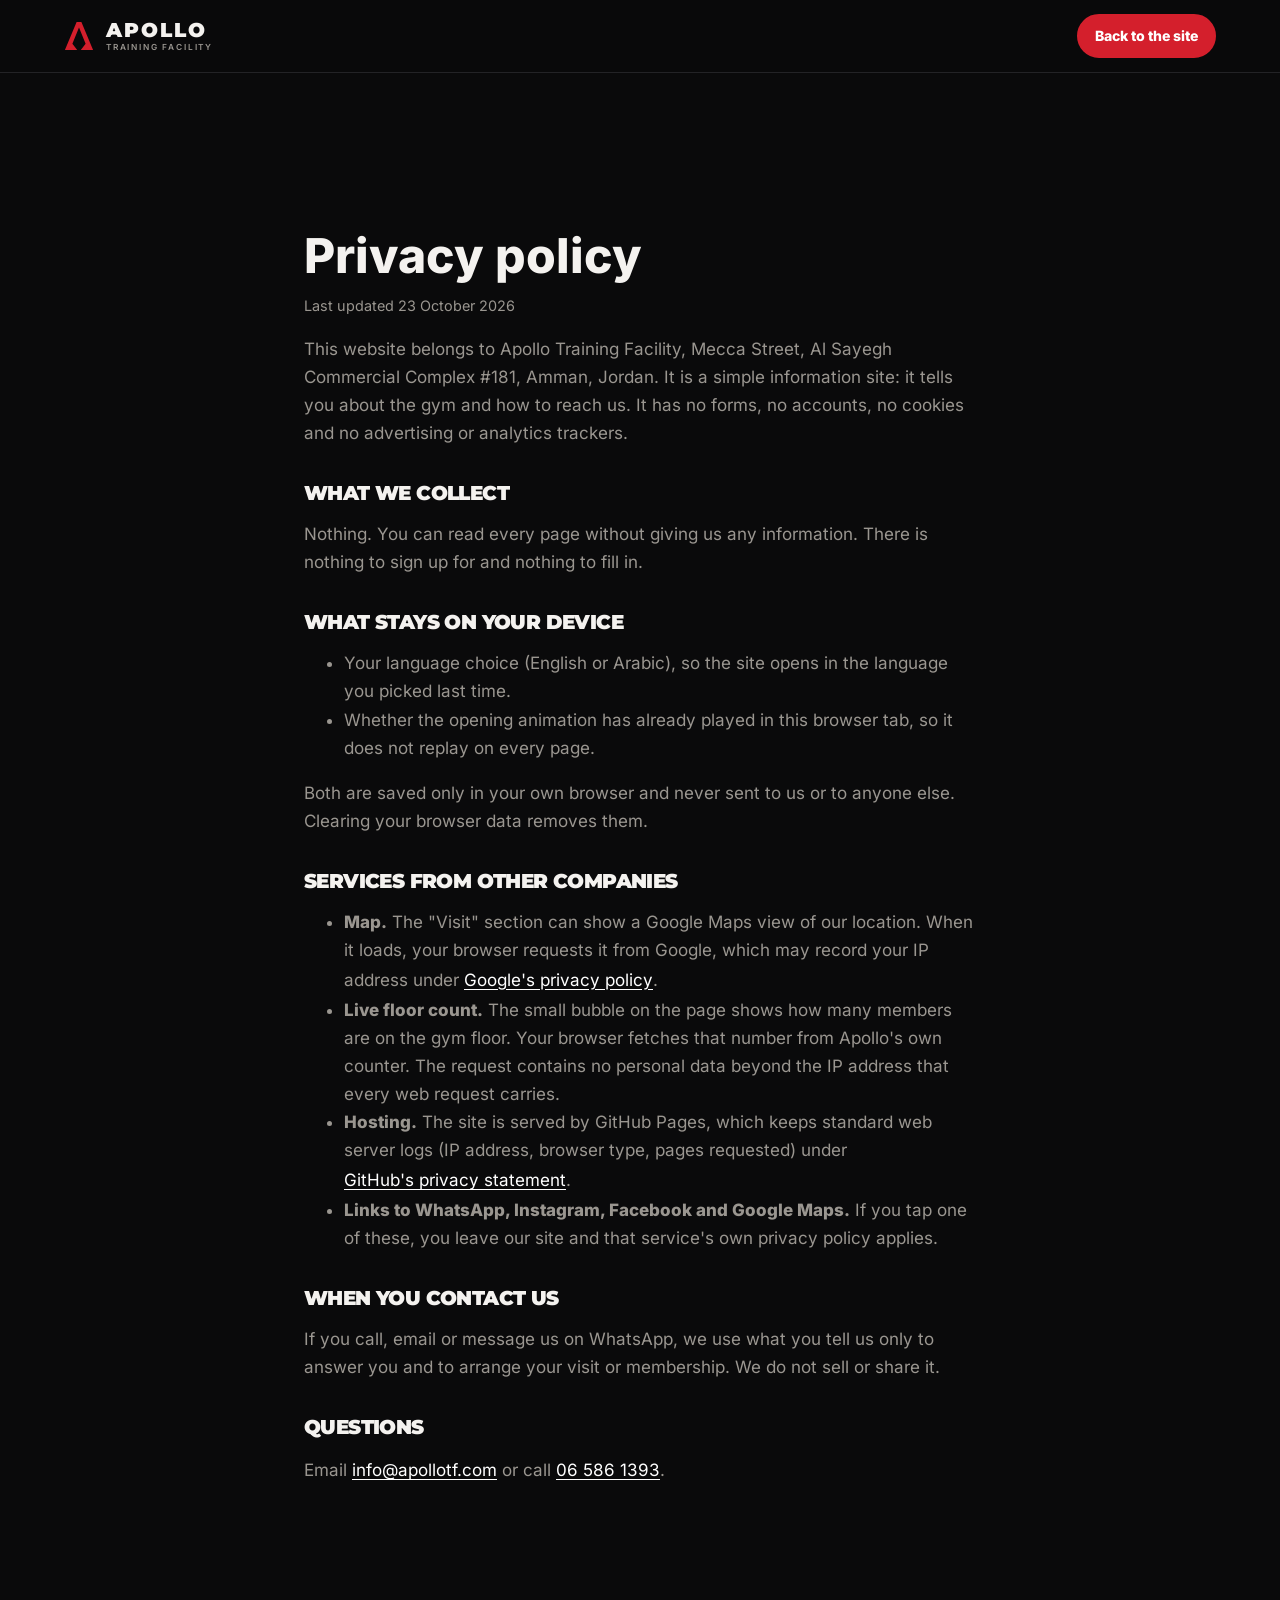
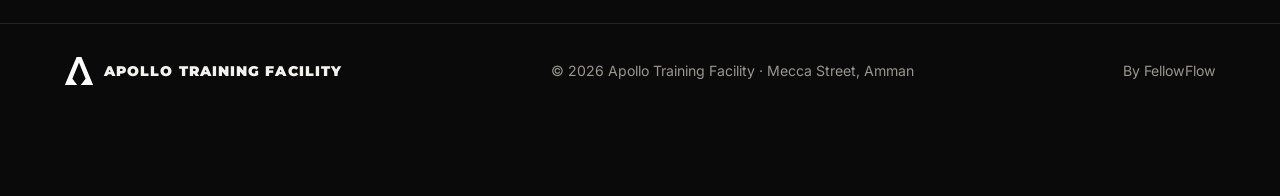
==== commit 2898b7e4: "Make phone, email and footer links at least 24px tall for thumbs Co-Authored-By: Claude Fable 5.1 <n" ====
--- a/privacy.html
+++ b/privacy.html
@@ -6,6 +6,7 @@
   <title>Privacy policy | Apollo Training Facility</title>
   <meta name="description" content="What the Apollo Training Facility website does and does not collect about its visitors.">
   <link rel="canonical" href="https://labsuncut.github.io/site-apollo-gym-amman/privacy.html">
+  <meta name="robots" content="noindex">
   <meta name="theme-color" content="#0a0a0b">
   <link rel="icon" href="assets/img/favicon.svg" type="image/svg+xml">
   <link rel="stylesheet" href="assets/css/site.css">
@@ -15,7 +16,7 @@
     .legal h2 { font-size: 1.25rem; margin: 36px 0 10px; }
     .legal p, .legal li { color: var(--muted); line-height: 1.65; }
     .legal .updated { font-size: .9rem; }
-    .legal a { color: #fff; text-decoration: underline; text-underline-offset: 3px; }
+    .legal a { color: #fff; text-decoration: underline; text-underline-offset: 3px; display: inline-block; padding: 2px 0; } /* tap target at least 24px tall */
   </style>
 </head>
 <body>
--- a/assets/css/site.css
+++ b/assets/css/site.css
@@ -361,7 +361,7 @@
 .hours tr.is-today th::after { content: ' · ' attr(data-today); font-size: .8em; }
 .contact-links { display: flex; flex-wrap: wrap; gap: 10px; }
 .contact-lines { color: var(--muted); font-size: .95rem; margin: 14px 0 0; line-height: 1.8; }
-.contact-lines a { color: var(--ink); text-decoration: none; }
+.contact-lines a { color: var(--ink); text-decoration: none; display: inline-block; padding: 4px 0; } /* tap target at least 24px tall */
 .address { margin: 0 0 10px; font-size: 1.05rem; max-width: 24em; }
 .map { width: 100%; aspect-ratio: 4 / 3; border: 0; border-radius: var(--radius); filter: grayscale(1) invert(.92) contrast(1.1); background: var(--bg); min-height: 340px; }
 
@@ -382,7 +382,7 @@
 .footer-brand { display: flex; align-items: center; gap: 10px; font-family: var(--display); font-weight: 900; letter-spacing: .08em; text-transform: uppercase; color: var(--ink); font-size: .85rem; }
 html[lang="ar"] .footer-brand { text-transform: none; letter-spacing: 0; }
 .footer-credit { color: var(--muted); }
-.footer-links a { color: var(--muted); text-decoration: underline; text-underline-offset: 3px; }
+.footer-links a { color: var(--muted); text-decoration: underline; text-underline-offset: 3px; display: inline-block; padding: 6px 0; } /* tap target at least 24px tall */
 .footer-links a:hover, .footer-links a:focus-visible { color: #fff; }
 
 /* ---------- Sticky WhatsApp bar, phones only ---------- */
